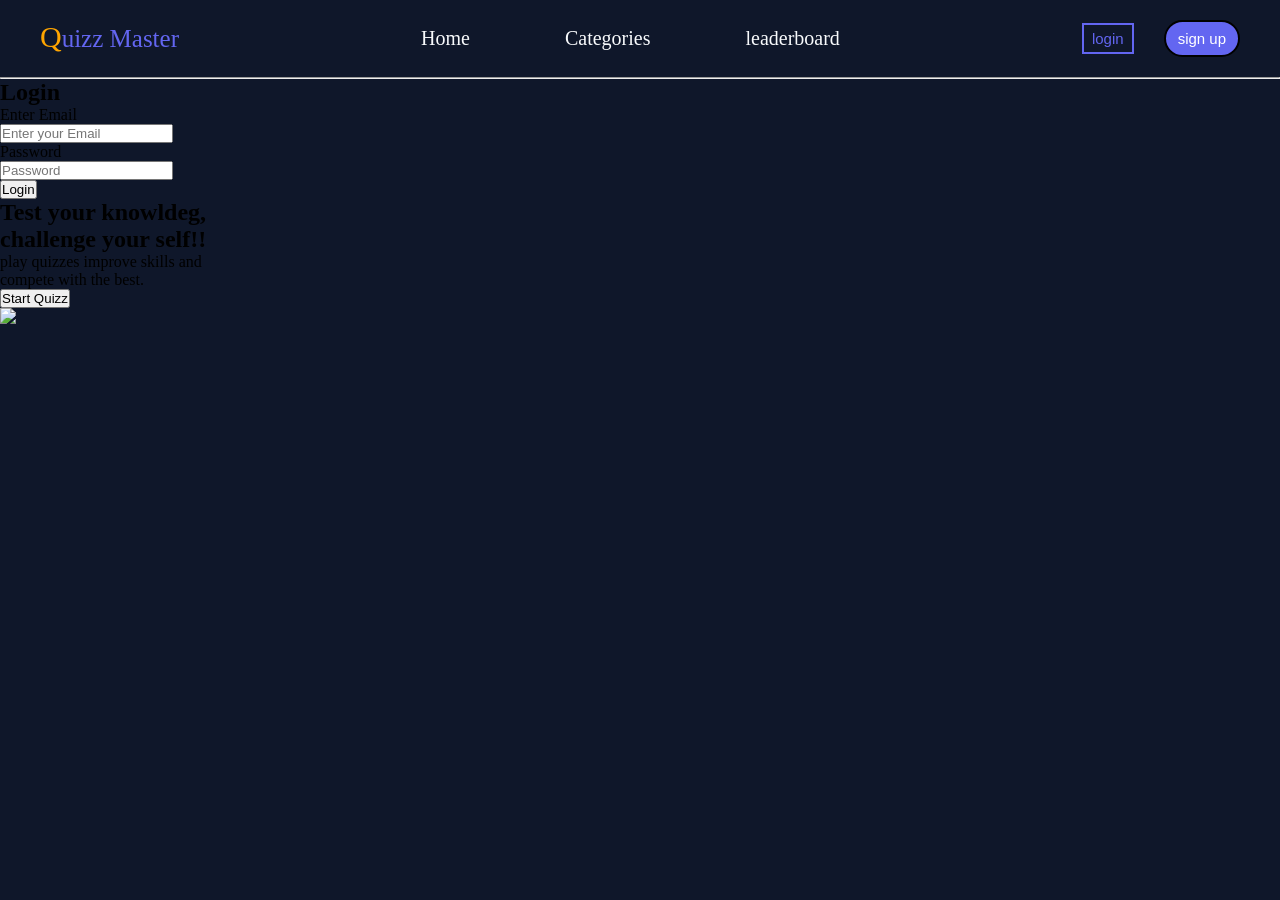
==== index.html @ 9c45d979 "create a login form" ====
<!DOCTYPE html>
<html lang="en">
<head>
    <meta charset="UTF-8">
    <meta name="viewport" content="width=device-width, initial-scale=1.0">
    <title>quizz</title>
    <link rel="stylesheet" href="./css/navbar.css">
    <link rel="stylesheet" href="./css/home.css">
</head>
<body>
    <header>
        <div class="main-box-navbar">
           
               <div class="logo-contaner"> <span>Quizz Master</span></div>

               <div class="menu-btn" id="menu-btn"><img src="./images/humbergear-menu.svg" height="30px"></div>
           
           <div class="nav-links" id="links"><a>Home</a>
            <a>Categories</a>
            <a>leaderboard</a> </div>
           <div class="login-button-contaner" > <button type="button" class="login-btn"><a>login</a></button>
            <button type="button" class="singup-btn"><a>sign up</a></button></div></div>

            <!--mobile menu-->
            <div class="mobile-menu" id="mbl-menu">
                <a>Home</a>
            <a>Categories</a>
            <a>leaderboard</a>

            <button>Login</button>
            <button>Sign up</button>
            </div>
       
    </header><hr>

    <!--login singup modal code-->
    <div class="modal" id="lgn-modal">
        <div class="modal-ctn">
            <form id="login-form">
            <h2>Login</h2>
            
            <label for="login-email">Enter Email</label> <br>

        <input type="text" placeholder="Enter your Email" id="login-email"><br>

        <label for="lgn-pswrd">Password</label><br>
        <input type="password" placeholder="Password" id="lgn-pswrd"><br>
        <button type="submit">Login</button>
       
    </form>
        </div>
    </div>
    <!--hero-section-->
    <div class="imag-text-btn-box">
        <div><h2 class="h2-head">Test your knowldeg,<br><span class="color-text"> challenge your self!!</span></h2>
        <p class="short-para">play quizzes improve skills and <br>compete with the best.</p>
    <button type="button" id="start-quizz">Start Quizz</button></div>
        
    
    <div class="">
        <img src="./images/hero-section-img.svg" height="450px">
    </div>
    </div>
    <script>
        const menubtn =document.getElementById("menu-btn");
        const navlinks =document.getElementById("mbl-menu");

        menubtn.addEventListener("click",() =>{
            navlinks.classList.toggle("active");
        });
    </script>
</body>
</html>
---- css/navbar.css ----
.main-box-navbar{
    display: flex;
    justify-content: space-between;
   background-color: #0F172A;
   

padding: 20px 40px;

  
   

   
}
*{
   margin: 0;
   padding: 0;
   
}
.logo-contaner{
   color: #6366F1;
   font-size: 25px;
}
.logo-contaner::first-letter{
   color: orange;
   font-size: 30px;
}
.nav-links{
   display: flex;
   align-items: center;
   gap: 95px;
   font-size: 20px;
   font-weight: 500;
   color: #F8FAFC;
}
.login-button-contaner{
display: flex;
align-items: center;
   gap: 30px;
  

}
.login-btn{
   border: 2px solid #6366F1;
   background-color: transparent;
   color: #6366F1;
   padding: 5px 8px;
   font-size: 15px;
}
.singup-btn{

   background-color: #6366F1;
   color: white;
   padding: 8px 12px;
   border: 2px solid black;
   font-size: 15px;
   border-radius: 20px;

}
body{
   background-color: #0F172A;
}
.menu-btn{
   font-size: 30px;
   cursor: pointer;
   display: none;

}
.mobile-menu{
   display: none;
}

@media (max-width:768px) {

   .menu-btn{
      display: block;
   }
   
   .nav-links{
      display: none;
   }
   .login-button-contaner{
      display: none;
   }

   .mobile-menu.active{
      display: flex;
      flex-direction: column;
      align-items: center;
    
      gap: 15px;
      color: white;
   }

 
}
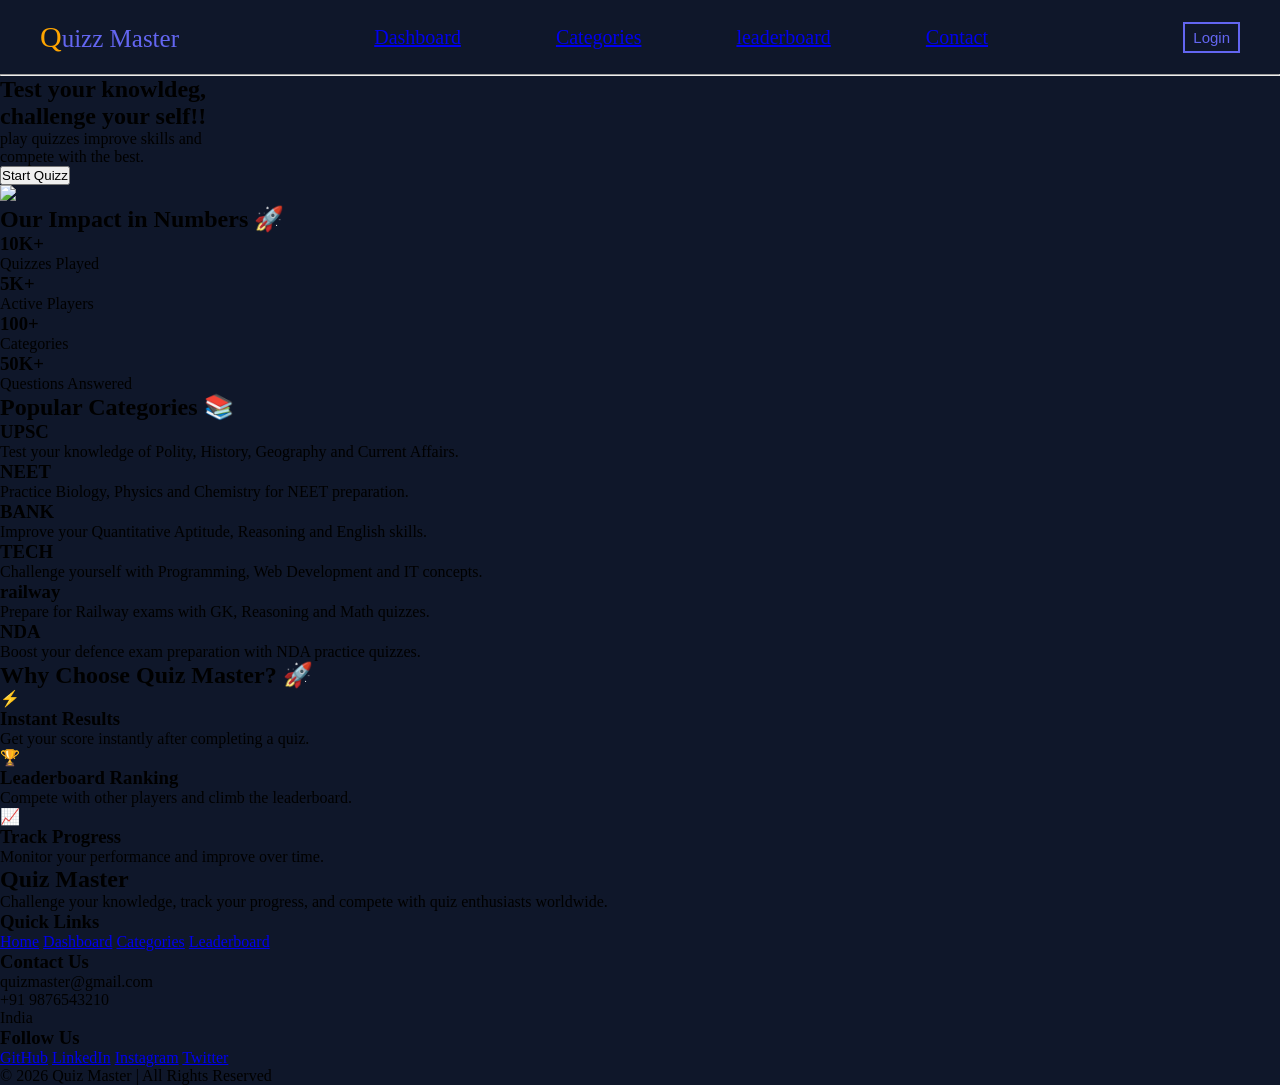
==== commit faeb2d93: "added cards of why choose us" ====
--- a/index.html
+++ b/index.html
@@ -1,73 +1,526 @@
 <!DOCTYPE html>
 <html lang="en">
+
 <head>
     <meta charset="UTF-8">
     <meta name="viewport" content="width=device-width, initial-scale=1.0">
     <title>quizz</title>
-    <link rel="stylesheet" href="./css/navbar.css">
+    <link rel="stylesheet" href="./css/NavBar.css">
     <link rel="stylesheet" href="./css/home.css">
+    <link rel="stylesheet" href="./css/footer.css">
 </head>
+
 <body>
     <header>
         <div class="main-box-navbar">
-           
-               <div class="logo-contaner"> <span>Quizz Master</span></div>
-
-               <div class="menu-btn" id="menu-btn"><img src="./images/humbergear-menu.svg" height="30px"></div>
-           
-           <div class="nav-links" id="links"><a>Home</a>
-            <a>Categories</a>
-            <a>leaderboard</a> </div>
-           <div class="login-button-contaner" > <button type="button" class="login-btn"><a>login</a></button>
-            <button type="button" class="singup-btn"><a>sign up</a></button></div></div>
-
-            <!--mobile menu-->
-            <div class="mobile-menu" id="mbl-menu">
-                <a>Home</a>
+
+            <div class="logo-contaner"> <span>Quizz Master</span></div>
+
+            <div class="menu-btn" id="menu-btn"><img src="./images/humbergear-menu.svg" height="30px"></div>
+
+            <div class="nav-links" id="links"><a href="./pages/dashboard.html"  id="dashboard-link">Dashboard</a>
+                <a href="./pages/categories.html"  id="Categories-link">Categories</a>
+                <a href="./pages/leaderboard.html"  id="leaderboard-link">leaderboard</a>
+                <a href="#" target="_blank">Contact</a>
+            </div>
+            <div class="login-button-contaner"> 
+                <button type="button" class="login-btn" id="logn-btn"><a>Login</a></button>
+            </div>
+        </div>
+
+        <!--mobile menu-->
+        <div class="mobile-menu" id="mbl-menu">
+            <a>Home</a>
             <a>Categories</a>
             <a>leaderboard</a>
 
-            <button>Login</button>
+            <button id="logn-btn">Login</button>
             <button>Sign up</button>
+        </div>
+
+    </header>
+    <hr>
+
+    <!--login  modal code-->
+    <div class="modal" id="lgn-modal">
+
+        <div class="modal-ctn">
+            <span class="close" id="close-lgn">&times;</span>
+
+            <div class="form-img">
+                <img src="./images/login-img.svg" height="300px">
             </div>
-       
-    </header><hr>
-
-    <!--login singup modal code-->
-    <div class="modal" id="lgn-modal">
-        <div class="modal-ctn">
+
             <form id="login-form">
-            <h2>Login</h2>
-            
-            <label for="login-email">Enter Email</label> <br>
-
-        <input type="text" placeholder="Enter your Email" id="login-email"><br>
-
-        <label for="lgn-pswrd">Password</label><br>
-        <input type="password" placeholder="Password" id="lgn-pswrd"><br>
-        <button type="submit">Login</button>
-       
-    </form>
-        </div>
+
+                <h2>Login</h2>
+                <label for="login-email">Enter Email</label> <br>
+
+                <input type="text" placeholder="Enter your Email" id="login-email"><br>
+
+                <label for="lgn-pswrd">Password</label><br>
+                <input type="password" placeholder="Password" id="lgn-pswrd"><br>
+                <button type="submit">Login</button>
+<p>Don't have an account?</p>
+<a href="#" id="openSignup">Create Account</a>
+            </form>
+        </div>
+    </div>
+
+    <!--signup btn code-->
+    <div class="signup-modal" id="signupModal">
+
+        <div class="modal-content">
+
+            <div> <span class="close" id="signupClose">
+                    &times;
+                </span></div>
+            <div class="signup-img"><img src="./images/signup-img.svg" height="350px"></div>
+
+           <div class="form-wrapper">
+             <h2>Sign Up</h2>
+            <form id="signupForm">
+                <input type="text" id="name" placeholder="Full Name">
+
+                <input type="email" id="email" placeholder="Email">
+
+                <input type="password" id="password" placeholder="Password">
+
+                <input type="password" placeholder="confirm password">
+
+                <button type="submit">
+                    Create account
+                </button>
+<p>
+    Already have an account?<a href="#" id="openLogin">Login</a>
+</p>
+            </form>
+           </div>
+
+        </div>
+
     </div>
     <!--hero-section-->
     <div class="imag-text-btn-box">
-        <div><h2 class="h2-head">Test your knowldeg,<br><span class="color-text"> challenge your self!!</span></h2>
-        <p class="short-para">play quizzes improve skills and <br>compete with the best.</p>
-    <button type="button" id="start-quizz">Start Quizz</button></div>
-        
+        <div>
+            <h2 class="h2-head">Test your knowldeg,<br><span class="color-text"> challenge your self!!</span></h2>
+            <p class="short-para">play quizzes improve skills and <br>compete with the best.</p>
+            <button type="button" id="start-quizz">Start Quizz</button>
+        </div>
+
+
+        <div class="">
+            <img src="./images/hero-section-img.svg" height="450px">
+        </div>
+    </div>
     
-    <div class="">
-        <img src="./images/hero-section-img.svg" height="450px">
-    </div>
-    </div>
+       <section class="stats-section">
+
+    <h2 class="stats-heading">
+        Our Impact in Numbers 🚀
+    </h2>
+
+    <div class="stats-container">
+
+        <div class="stat-card">
+            <h3>10K+</h3>
+            <p>Quizzes Played</p>
+        </div>
+
+        <div class="stat-card">
+            <h3>5K+</h3>
+            <p>Active Players</p>
+        </div>
+
+        <div class="stat-card">
+            <h3>100+</h3>
+            <p>Categories</p>
+        </div>
+
+        <div class="stat-card">
+            <h3>50K+</h3>
+            <p>Questions Answered</p>
+        </div>
+
+    </div>
+
+</section>
+
+<section class="categories-section">
+
+    <h2 class="category-heading">
+        Popular Categories 📚
+    </h2>
+
+    <div class="category-container">
+
+        <div class="category-card">
+            <span></span>
+            <h3>UPSC</h3>
+            <p>Test your knowledge of Polity, History, Geography and Current Affairs.</p>
+        </div>
+
+        <div class="category-card">
+            <span></span>
+            <h3>NEET</h3>
+            <p>Practice Biology, Physics and Chemistry for NEET preparation.</p>
+        </div>
+
+        <div class="category-card">
+            <span></span>
+            <h3>BANK</h3>
+            <p>Improve your Quantitative Aptitude, Reasoning and English skills.</p>
+        </div>
+
+        <div class="category-card">
+            <span></span>
+            <h3>TECH</h3>
+            <p>Challenge yourself with Programming, Web Development and IT concepts.</p>
+        </div>
+
+        <div class="category-card">
+            <span></span>
+            <h3>railway</h3>
+            <p>Prepare for Railway exams with GK, Reasoning and Math quizzes.</p>
+        </div>
+
+        <div class="category-card">
+            <span></span>
+            <h3>NDA</h3>
+            <p>Boost your defence exam preparation with NDA practice quizzes.</p>
+        </div>
+
+    </div>
+
+</section>
+
+<section class="why-choose-section">
+
+    <h2 class="why-heading">
+        Why Choose Quiz Master? 🚀
+    </h2>
+
+    <div class="why-container">
+
+        <div class="why-card">
+            <div class="icon">⚡</div>
+
+            <h3>Instant Results</h3>
+
+            <p>
+                Get your score instantly after completing a quiz.
+            </p>
+        </div>
+
+        <div class="why-card">
+            <div class="icon">🏆</div>
+
+            <h3>Leaderboard Ranking</h3>
+
+            <p>
+                Compete with other players and climb the leaderboard.
+            </p>
+        </div>
+
+        <div class="why-card">
+            <div class="icon">📈</div>
+
+            <h3>Track Progress</h3>
+
+            <p>
+                Monitor your performance and improve over time.
+            </p>
+        </div>
+
+    </div>
+
+</section>
+
+    <footer class="footer">
+
+    <div class="footer-container">
+
+        <!-- Logo Section -->
+        <div class="footer-box">
+            <h2 class="footer-logo">Quiz Master</h2>
+            <p>
+                Challenge your knowledge, track your progress,
+                and compete with quiz enthusiasts worldwide.
+            </p>
+        </div>
+
+        <!-- Quick Links -->
+        <div class="footer-box">
+            <h3>Quick Links</h3>
+
+            <a href="#">Home</a>
+            <a href="#">Dashboard</a>
+            <a href="#">Categories</a>
+            <a href="#">Leaderboard</a>
+        </div>
+
+        <!-- Contact -->
+        <div class="footer-box">
+            <h3>Contact Us</h3>
+
+            <p> quizmaster@gmail.com</p>
+            <p> +91 9876543210</p>
+            <p>  India</p>
+        </div>
+
+        <!-- Social -->
+        <div class="footer-box">
+            <h3>Follow Us</h3>
+
+            <a href="#"> GitHub</a>
+            <a href="#"> LinkedIn</a>
+            <a href="#"> Instagram</a>
+            <a href="#"> Twitter</a>
+        </div>
+
+    </div>
+
+    <div class="footer-bottom">
+        <p>
+            © 2026 Quiz Master | All Rights Reserved
+        </p>
+    </div>
+
+</footer>
     <script>
-        const menubtn =document.getElementById("menu-btn");
-        const navlinks =document.getElementById("mbl-menu");
-
-        menubtn.addEventListener("click",() =>{
+        const menubtn = document.getElementById("menu-btn");
+        const navlinks = document.getElementById("mbl-menu");
+
+        menubtn.addEventListener("click", () => {
             navlinks.classList.toggle("active");
         });
-    </script>
+
+
+        const loginbtn = document.getElementById("logn-btn");
+        const loginmodal = document.getElementById("lgn-modal");
+        const close = document.getElementById("close-lgn");
+
+
+
+
+        loginbtn.addEventListener("click", () => {
+            loginmodal.style.display = "block";
+        });
+
+        close.addEventListener("click", () => {
+            loginmodal.style.display = "none";
+        });
+
+        // Signup Modal
+const signupModal = document.getElementById("signupModal");
+const signupClose = document.getElementById("signupClose");
+
+// Forms
+const signupForm = document.getElementById("signupForm");
+const loginForm = document.getElementById("login-form");
+
+// Links
+const openSignup = document.getElementById("openSignup");
+const openLogin = document.getElementById("openLogin");
+
+
+// Login -> Signup
+
+openSignup.addEventListener("click",(e)=>{
+
+    e.preventDefault();
+
+    loginmodal.style.display="none";
+
+    signupModal.style.display="block";
+
+});
+
+
+// Signup -> Login
+
+openLogin.addEventListener("click",(e)=>{
+
+    e.preventDefault();
+
+    signupModal.style.display="none";
+
+    loginmodal.style.display="block";
+
+});
+
+
+// Signup Logic
+
+signupForm.addEventListener("submit",(e)=>{
+
+    e.preventDefault();
+
+    const name =
+    document.getElementById("name").value;
+
+    const email =
+    document.getElementById("email").value;
+
+    const password =
+    document.getElementById("password").value;
+
+    let users =
+    JSON.parse(localStorage.getItem("users"))
+    || [];
+
+    const alreadyExists =
+    users.some(user=>user.email===email);
+
+    if(alreadyExists){
+
+        alert("User already exists!");
+
+        return;
+    }
+
+    users.push({
+        name,
+        email,
+        password
+    });
+
+    localStorage.setItem(
+        "users",
+        JSON.stringify(users)
+    );
+
+    alert("Signup Successful");
+    localStorage.setItem("isLoggedIn","true");
+
+localStorage.setItem("currentUser", name);
+
+window.location.href = "./../pages/dashboard.html";
+
+});
+
+
+
+// Login Logic
+
+loginForm.addEventListener("submit",(e)=>{
+
+    e.preventDefault();
+
+    const email =
+    document.getElementById("login-email").value;
+
+    const password =
+    document.getElementById("lgn-pswrd").value;
+
+    let users =
+    JSON.parse(localStorage.getItem("users"))
+    || [];
+
+    const user =
+    users.find(user=>
+
+        user.email===email &&
+        user.password===password
+
+    );
+
+    if(user){
+
+    alert("Login Successful");
+
+    localStorage.setItem("isLoggedIn","true");
+
+    localStorage.setItem("currentUser", user.name);
+
+    window.location.href = "./../pages/dashboard.html";
+
+}
+    else{
+
+        alert("Invalid Email or Password");
+
+
+    }
+
+});
+
+const dashboardLink =
+document.getElementById("dashboard-link");
+
+const categoriesLink =
+document.getElementById("Categories-link");
+
+const leaderboardLink =
+document.getElementById("leaderboard-link");
+
+
+function checkLogin(event){
+
+    const isLoggedIn =
+    localStorage.getItem("isLoggedIn");
+
+    if(isLoggedIn !== "true"){
+
+        event.preventDefault();
+
+        loginmodal.style.display = "block";
+
+    }
+
+}
+
+
+dashboardLink.addEventListener(
+    "click",
+    checkLogin
+);
+
+categoriesLink.addEventListener(
+    "click",
+    checkLogin
+);
+
+leaderboardLink.addEventListener(
+    "click",
+    checkLogin
+);
+
+
+
+
+    const startQuizBtn =
+document.getElementById("start-quizz");
+
+startQuizBtn.addEventListener("click", function(e){
+
+    const isLoggedIn =
+    localStorage.getItem("isLoggedIn");
+
+    if(isLoggedIn !== "true"){
+
+        e.preventDefault();
+
+        alert("Please Login or Sign Up first to start the quiz!");
+
+    }
+    else{
+
+        window.location.href =
+        "./pages/dashboard.html";
+
+    }
+
+});
+         </script>
+
+
+     
+               
+       
+
+        
+   
 </body>
+
 </html>
--- a/css/NavBar.css
+++ b/css/NavBar.css
@@ -0,0 +1,260 @@
+.main-box-navbar {
+    display: flex;
+    justify-content: space-between;
+    background-color: #0F172A;
+    padding: 20px 40px;
+}
+
+* {
+    margin: 0;
+    padding: 0;
+
+}
+
+.logo-contaner {
+    color: #6366F1;
+    font-size: 25px;
+}
+
+.logo-contaner::first-letter {
+    color: orange;
+    font-size: 30px;
+}
+
+.nav-links {
+    display: flex;
+    align-items: center;
+    gap: 95px;
+    font-size: 20px;
+    font-weight: 500;
+    color: #F8FAFC;
+}
+
+.login-button-contaner {
+    display: flex;
+    align-items: center;
+    gap: 30px;
+
+
+}
+
+.login-btn {
+    border: 2px solid #6366F1;
+    background-color: transparent;
+    color: #6366F1;
+    padding: 5px 8px;
+    font-size: 15px;
+    cursor: pointer;
+}
+
+.singup-btn {
+
+    background-color: #6366F1;
+    color: white;
+    padding: 8px 12px;
+    border: 2px solid black;
+    font-size: 15px;
+    border-radius: 20px;
+
+}
+
+body {
+    background-color: #0F172A;
+}
+
+.menu-btn {
+    font-size: 30px;
+    cursor: pointer;
+    display: none;
+
+}
+
+.mobile-menu {
+    display: none;
+}
+
+@media (max-width:768px) {
+
+    .menu-btn {
+        display: block;
+    }
+
+    .nav-links {
+        display: none;
+    }
+
+    .login-button-contaner {
+        display: none;
+    }
+
+    .mobile-menu.active {
+        display: flex;
+        flex-direction: column;
+        align-items: start;
+
+        gap: 15px;
+        color: white;
+    }
+
+
+}
+
+.modal {
+    display:none;
+    position: fixed;
+    top: 0;
+    left: 0;
+    width: 100%;
+    height: 100%;
+    background-color: rgba(0, 0, 0, 0.7);
+
+
+}
+
+.modal-ctn {
+    width: 700px;
+    height: 450px;
+    background-color: white;
+    padding: 25px;
+    border-radius: 15px;
+    position: absolute;
+    top: 50%;
+    left: 50%;
+    transform: translate(-50%, -50%);
+    display: flex;
+    box-shadow: 0px 0px 10px 3px #cabfbf;
+    justify-content: space-around;
+    align-items: center;
+
+
+}
+
+.modal-ctn input {
+    width: 100%;
+    padding: 12px;
+    margin-top: 10px;
+    border-radius: 8px;
+    margin-bottom: 5px;
+    height: 100%;
+
+    font-size: 14px;
+}
+
+.modal-ctn button {
+    width: 50%;
+    padding: 12px;
+    margin-top: 25px;
+    border-radius: 8px;
+    background-color: #6366F1;
+    color: white;
+    cursor: pointer;
+    text-align: center;
+    margin-left: 60px;
+}
+
+
+.modal-ctn h2 {
+    margin-bottom: 28px;
+    font-size: 35px;
+    margin-left: 10px;
+    text-align: center;
+}
+
+.close {
+    position: absolute;
+    right: 0px;
+    top: 0;
+    font-size: 25px;
+    width: 30px;
+    height: 30px;
+    font-weight: 30px;
+    text-align: center;
+
+    cursor: pointer;
+}
+
+.close:hover {
+    background-color: #6366F1;
+    color: white;
+}
+
+
+.signup-modal{
+
+    display:none;
+    position: fixed;
+    top: 0;
+    left: 0;
+    width: 100%;
+    height: 100%;
+    background-color: rgba(0, 0, 0, 0.7);
+
+}
+.modal-content{
+
+     width: 700px;
+    height: 450px;
+    background-color: white;
+    padding: 25px;
+    border-radius: 15px;
+    position: absolute;
+    top: 50%;
+    left: 50%;
+    transform: translate(-50%, -50%);
+   display: flex;
+   justify-content:space-between ;
+ align-items: center;
+    box-shadow: 0px 0px 10px 3px #cabfbf;
+    gap: 20px;
+    
+
+}
+#signupForm{
+    display: flex;
+    flex-direction: column;
+    gap: 15px;
+    max-width: 280px;
+}
+#signupForm input{
+
+    width: 100%;
+    padding: 10px 12px;
+    font-size: 14px;
+    border: 1px solid black;
+    border-radius: 6px;
+    outline: none;
+    box-sizing: border-box;
+    transition: border-color 0.3s ease;
+
+}
+#signupForm input:focus{
+
+    border-color: #007bff;
+
+}
+#signupForm button{
+    padding: 12px;
+    background-color: #007bff;
+    color: white;
+    border: none;
+    border-radius: 6px;
+    font-weight: bold;
+    cursor: pointer;
+    transition: background 0.3 ese;
+}
+
+#signupForm button:hover{
+    background-color: #0056b3;
+}
+.form-wrapper{
+    display: flex;
+    flex-direction: column;
+    gap: 15px;
+}
+
+.form-wrapper h2{
+    margin: 0;
+    font-size: 24px;
+    font-family: sans-serif;
+    color: #333;
+}
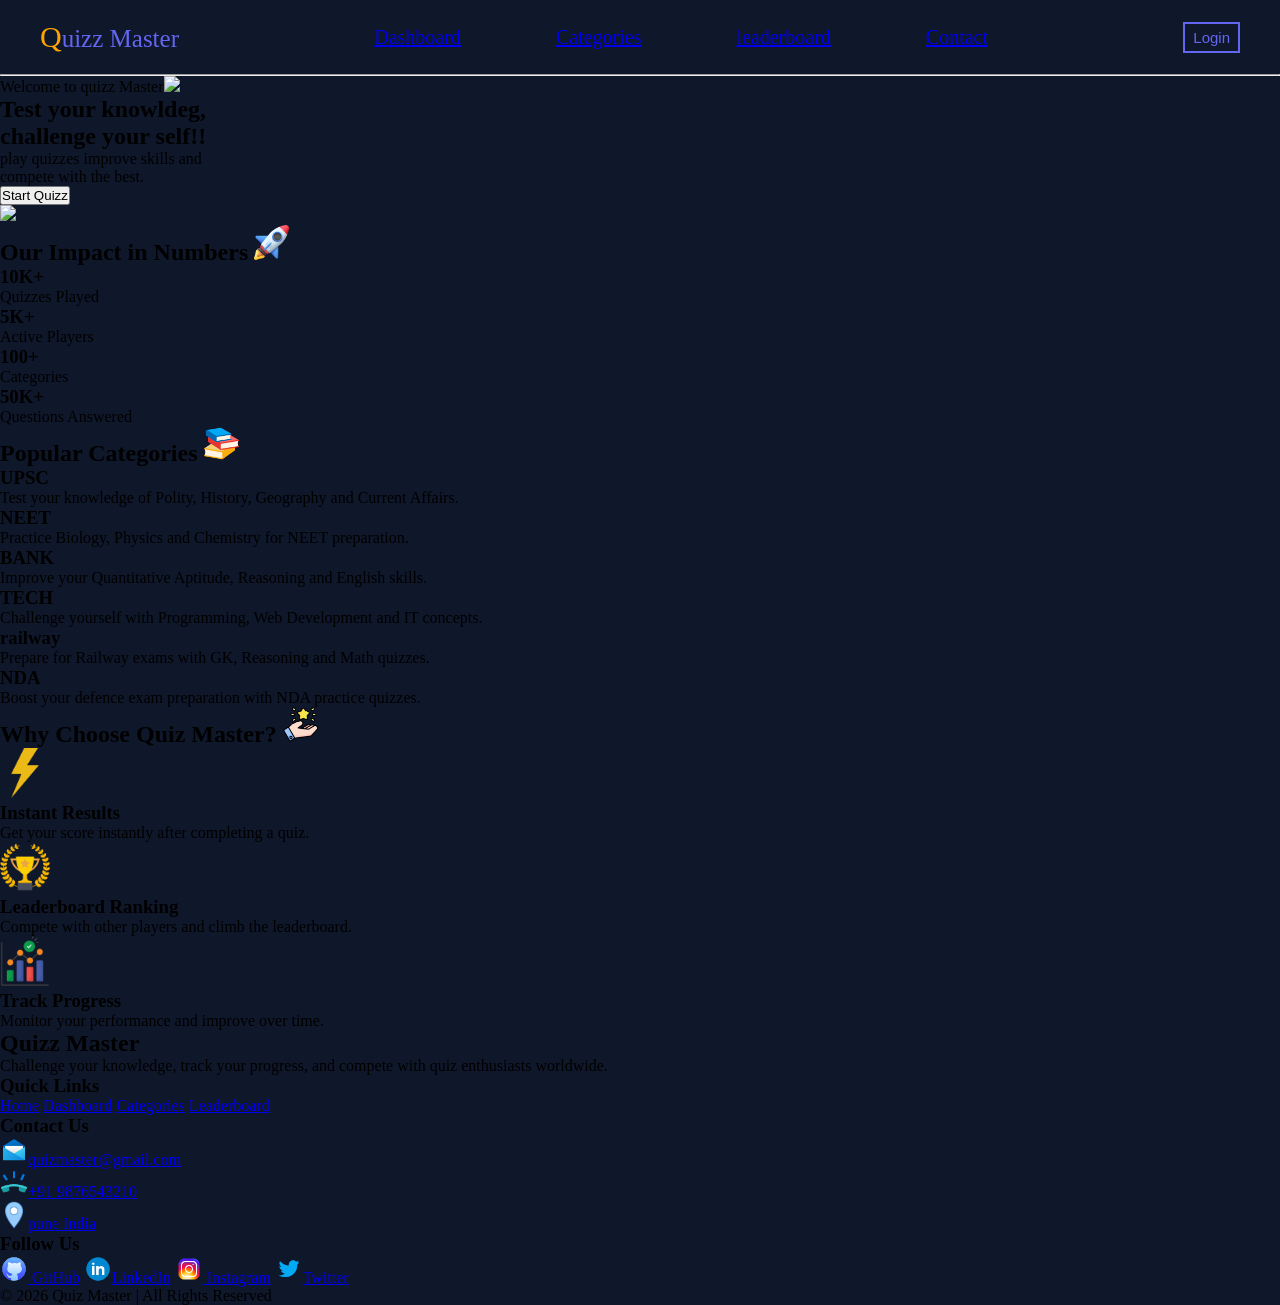
==== commit 1bd69f69: "Merge pull request #19 from HarshPohane/main add timer file" ====
--- a/index.html
+++ b/index.html
@@ -50,19 +50,22 @@
             <div class="form-img">
                 <img src="./images/login-img.svg" height="300px">
             </div>
-
+ 
             <form id="login-form">
 
                 <h2>Login</h2>
-                <label for="login-email">Enter Email</label> <br>
+                <label for="login-email">Enter Email :</label> <br>
 
                 <input type="text" placeholder="Enter your Email" id="login-email"><br>
 
-                <label for="lgn-pswrd">Password</label><br>
+                <label for="lgn-pswrd">Password :</label><br>
                 <input type="password" placeholder="Password" id="lgn-pswrd"><br>
                 <button type="submit">Login</button>
-<p>Don't have an account?</p>
-<a href="#" id="openSignup">Create Account</a>
+<p>Don't have an account?<a href="#" id="openSignup">Signup</a>
+</p> 
+
+
+
             </form>
         </div>
     </div>
@@ -72,7 +75,7 @@
 
         <div class="modal-content">
 
-            <div> <span class="close" id="signupClose">
+            <div> <span class="close" id="close-sinup">
                     &times;
                 </span></div>
             <div class="signup-img"><img src="./images/signup-img.svg" height="350px"></div>
@@ -102,22 +105,23 @@
     </div>
     <!--hero-section-->
     <div class="imag-text-btn-box">
-        <div>
+        <div class="text-ctn">
+            <span class="wlc-heading">Welcome to quizz Master<img src="./images/welcome-icon.png" height="25px"></span>
             <h2 class="h2-head">Test your knowldeg,<br><span class="color-text"> challenge your self!!</span></h2>
             <p class="short-para">play quizzes improve skills and <br>compete with the best.</p>
             <button type="button" id="start-quizz">Start Quizz</button>
         </div>
 
 
-        <div class="">
-            <img src="./images/hero-section-img.svg" height="450px">
+        <div class="heroimg-ctn">
+            <img src="./images/hero-section-img.svg" height="400px">
         </div>
     </div>
     
        <section class="stats-section">
 
     <h2 class="stats-heading">
-        Our Impact in Numbers 🚀
+        Our Impact in Numbers <img src="./images/rocket.png" height="35px">
     </h2>
 
     <div class="stats-container">
@@ -149,7 +153,7 @@
 <section class="categories-section">
 
     <h2 class="category-heading">
-        Popular Categories 📚
+        Popular Categories <img src="./images/stack-of-books.png" height="35px">
     </h2>
 
     <div class="category-container">
@@ -197,13 +201,13 @@
 <section class="why-choose-section">
 
     <h2 class="why-heading">
-        Why Choose Quiz Master? 🚀
+        Why Choose Quiz Master? <img src="./images/rating.png" height="35px">
     </h2>
 
     <div class="why-container">
 
         <div class="why-card">
-            <div class="icon">⚡</div>
+            <div class="icon"><img src="./images/flash.png" height="50px"></div>
 
             <h3>Instant Results</h3>
 
@@ -213,7 +217,7 @@
         </div>
 
         <div class="why-card">
-            <div class="icon">🏆</div>
+            <div class="icon"><img src="./images/awards.png" height="50px"></div>
 
             <h3>Leaderboard Ranking</h3>
 
@@ -223,7 +227,7 @@
         </div>
 
         <div class="why-card">
-            <div class="icon">📈</div>
+            <div class="icon"><img src="./images/progress.png" height="50px"></div>
 
             <h3>Track Progress</h3>
 
@@ -242,7 +246,7 @@
 
         <!-- Logo Section -->
         <div class="footer-box">
-            <h2 class="footer-logo">Quiz Master</h2>
+            <h2 class="footer-logo">Quizz Master</h2>
             <p>
                 Challenge your knowledge, track your progress,
                 and compete with quiz enthusiasts worldwide.
@@ -253,31 +257,32 @@
         <div class="footer-box">
             <h3>Quick Links</h3>
 
-            <a href="#">Home</a>
-            <a href="#">Dashboard</a>
-            <a href="#">Categories</a>
-            <a href="#">Leaderboard</a>
+            <a href="./index.html" >Home</a>
+            <a href="./pages/dashboard.html" class="quick-link">Dashboard</a>
+            <a href="./pages/categories.html" class="quick-link">Categories</a>
+            <a href="./pages/leaderboard.html"class="quick-link">Leaderboard</a>
         </div>
 
         <!-- Contact -->
-        <div class="footer-box">
+        <div class="footer-box" >
             <h3>Contact Us</h3>
 
-            <p> quizmaster@gmail.com</p>
-            <p> +91 9876543210</p>
-            <p>  India</p>
+             <p> <a href="mailto:quizmaster@gmail.com"><img src="./images/mail-icon.png" height="28px">quizmaster@gmail.com</a></p>
+            <p> <a href="caalto:+91 9876543210"><img src="./images/call-icon.png" height="28px">+91 9876543210</a></p>
+            <p>  <a href="https://maps.app.goo.gl/2eyyGiFhzCetyrBe6" alt="map" target="_blank"><img src="./images/location-icon.png" height="28px">pune India</a></p>
+
+           
         </div>
 
         <!-- Social -->
         <div class="footer-box">
             <h3>Follow Us</h3>
 
-            <a href="#"> GitHub</a>
-            <a href="#"> LinkedIn</a>
-            <a href="#"> Instagram</a>
-            <a href="#"> Twitter</a>
-        </div>
-
+            <a href="https://github.com/" target=""><img src="./images/git-hub-icon.png" height="28px"> GitHub</a>
+            <a href="https://in.linkedin.com/"> <img src="./images/linkedin-icon.png" height="28px">LinkedIn</a>
+            <a href="https://www.instagram.com/"><img src="./images/insta-icon.png" height="28px"> Instagram</a>
+            <a href="https://x.com/"> <img src="./images/twitter-icon.png" height="28px">Twitter</a>
+        </div>
     </div>
 
     <div class="footer-bottom">
@@ -299,7 +304,8 @@
         const loginbtn = document.getElementById("logn-btn");
         const loginmodal = document.getElementById("lgn-modal");
         const close = document.getElementById("close-lgn");
-
+        const close1 =document.getElementById("close-sinup");
+const signup1 =document.getElementById("signupModal");
 
 
 
@@ -310,6 +316,11 @@
         close.addEventListener("click", () => {
             loginmodal.style.display = "none";
         });
+
+close1.addEventListener("click", () => {
+            signup1.style.display = "none";
+        });
+
 
         // Signup Modal
 const signupModal = document.getElementById("signupModal");
@@ -395,7 +406,7 @@
 
 localStorage.setItem("currentUser", name);
 
-window.location.href = "./../pages/dashboard.html";
+window.location.href = "././pages/dashboard.html";
 
 });
 
@@ -433,7 +444,7 @@
 
     localStorage.setItem("currentUser", user.name);
 
-    window.location.href = "./../pages/dashboard.html";
+    window.location.href = "././pages/dashboard.html";
 
 }
     else{
@@ -487,7 +498,7 @@
 );
 
 
-
+//startquizz pop up logic
 
     const startQuizBtn =
 document.getElementById("start-quizz");
@@ -507,20 +518,28 @@
     else{
 
         window.location.href =
-        "./pages/dashboard.html";
+        "././pages/categories.html";
 
     }
 
+});
+
+//logic for quick links of navbar pop up
+
+const quicklinks =document.querySelectorAll(".quick-link");
+
+quicklinks.forEach(link => {
+    link.addEventListener('click',(e) =>{
+
+        if(!localStorage.getItem("isLoggedIn")){
+            e.preventDefault();
+            alert("oops please login or signup first!!")
+        }
+    
+
+    });
 });
          </script>
-
-
-     
-               
-       
-
-        
-   
 </body>
 
 </html>
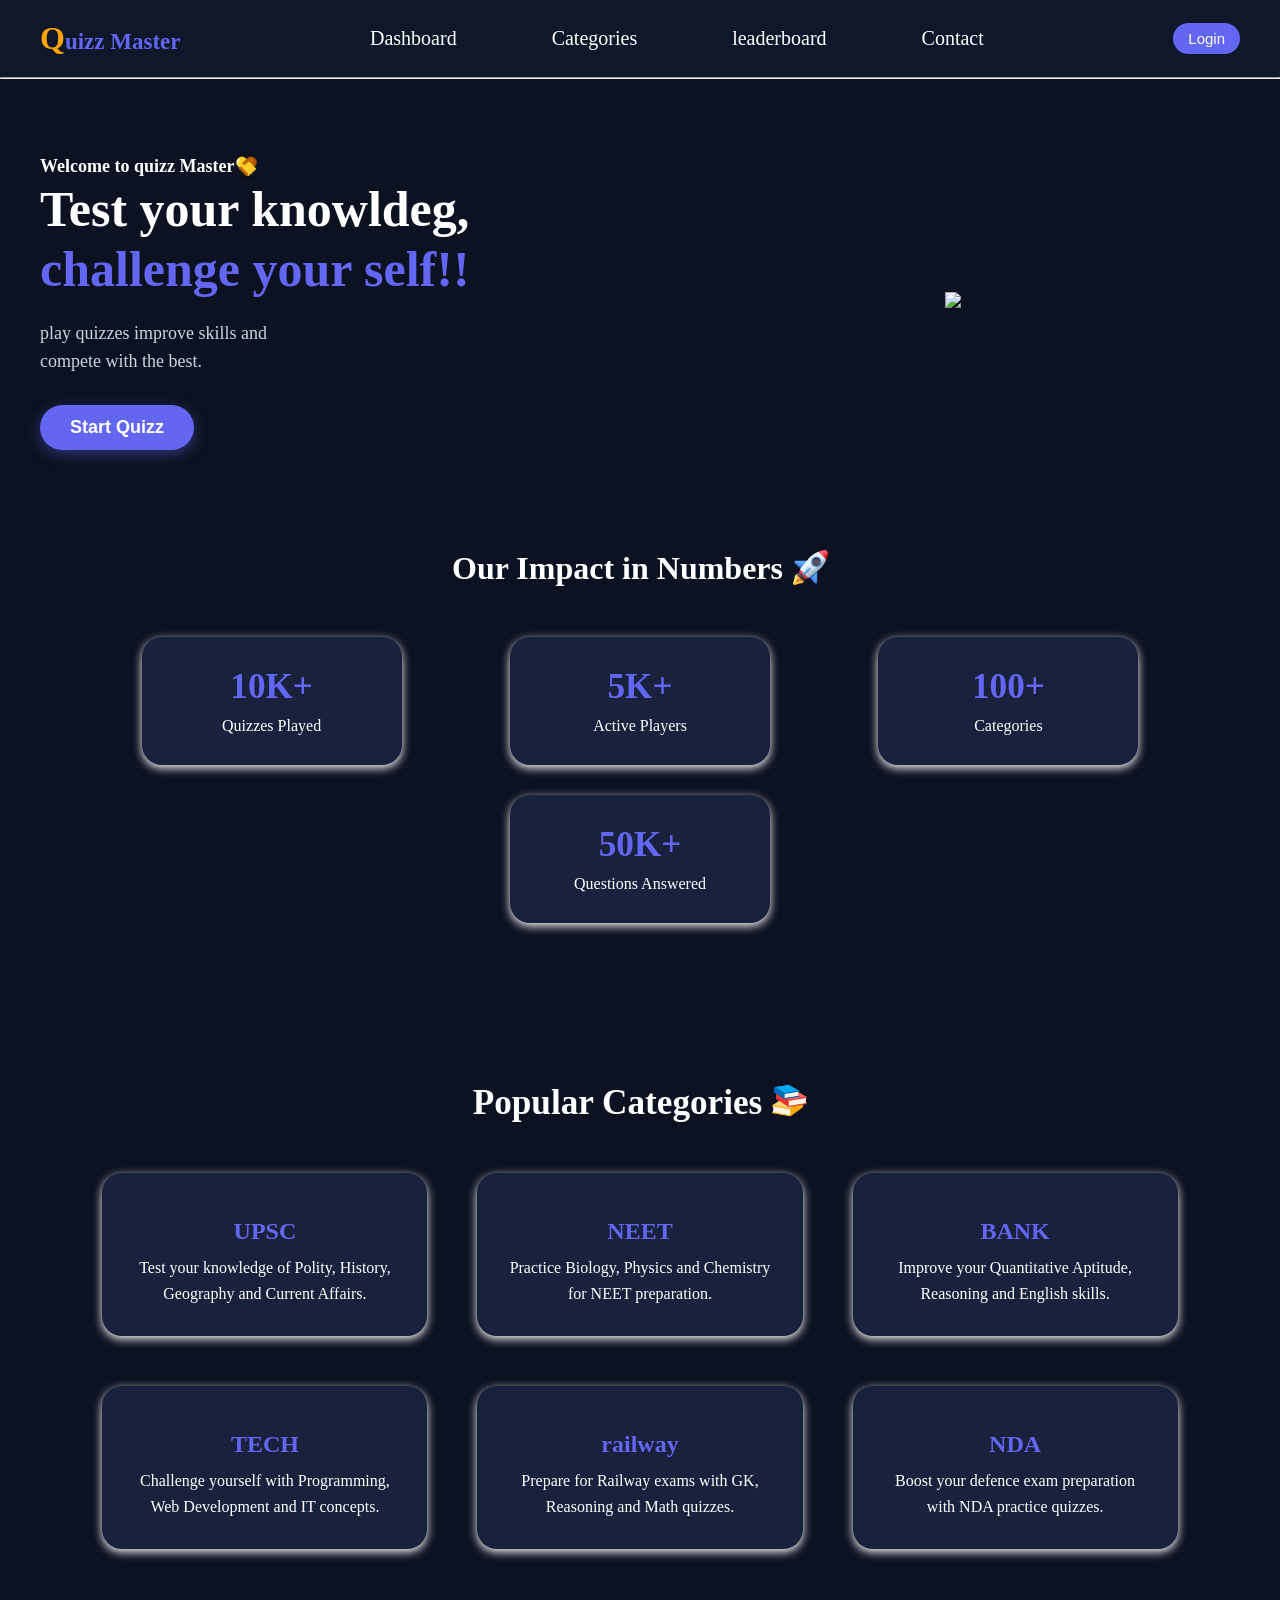
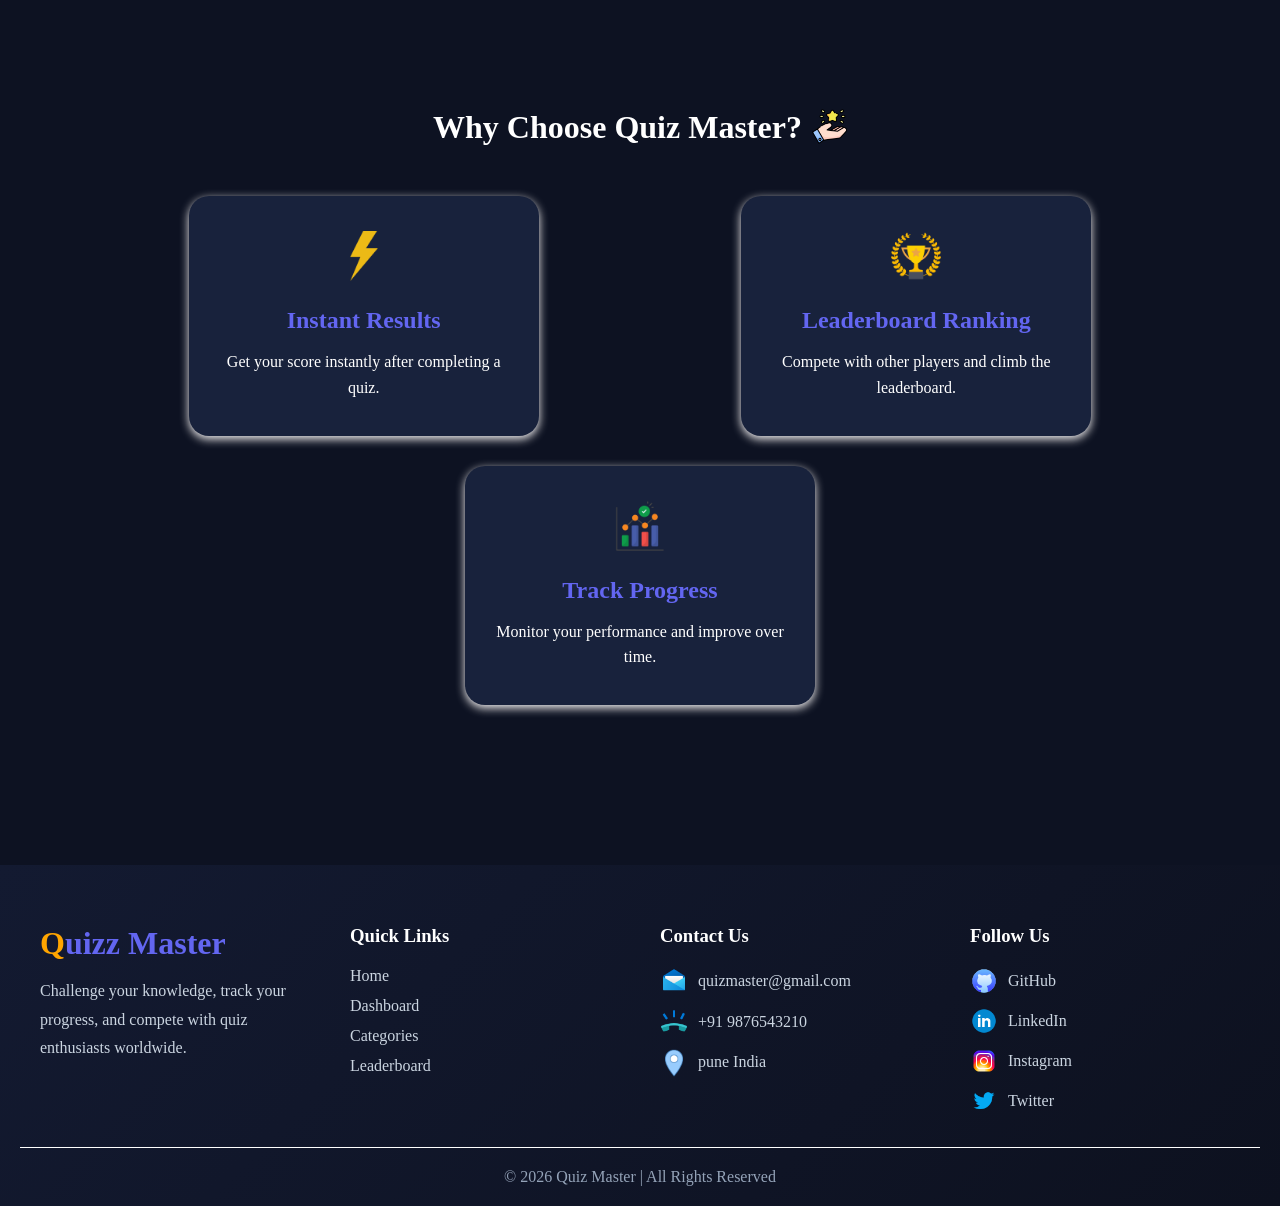
==== commit 6eef0c37: "Resolve trophy image conflict" ====
--- a/index.html
+++ b/index.html
@@ -540,6 +540,14 @@
     });
 });
          </script>
+
+
+     
+               
+       
+
+        
+   
 </body>
 
 </html>
--- a/css/NavBar.css
+++ b/css/NavBar.css
@@ -13,12 +13,13 @@
 
 .logo-contaner {
     color: #6366F1;
-    font-size: 25px;
+    font-size: 23px;
+    font-weight: bold;
 }
 
 .logo-contaner::first-letter {
     color: orange;
-    font-size: 30px;
+    font-size: 2rem;
 }
 
 .nav-links {
@@ -29,6 +30,19 @@
     font-weight: 500;
     color: #F8FAFC;
 }
+.nav-links a{
+    text-decoration: none;
+    color: white;
+     transition: transform 0.2s ease; 
+}
+.nav-links a:hover{
+    text-decoration: underline orange;
+   
+    transform: translateY(-3px); 
+    color: orange;
+    
+
+}
 
 .login-button-contaner {
     display: flex;
@@ -39,14 +53,17 @@
 }
 
 .login-btn {
-    border: 2px solid #6366F1;
-    background-color: transparent;
-    color: #6366F1;
-    padding: 5px 8px;
+    border: none;
+    background-color: #6366F1;
+    color: white;
+    padding: 7px 15px;
     font-size: 15px;
-    cursor: pointer;
-}
-
+    border-radius: 20px;
+    cursor: pointer;
+}
+.login-btn:hover{
+    border: 2px solid orange;
+}
 .singup-btn {
 
     background-color: #6366F1;
@@ -59,7 +76,8 @@
 }
 
 body {
-    background-color: #0F172A;
+    background-color: #0d1222;
+    font-family: inherit;
 }
 
 .menu-btn {
@@ -125,6 +143,7 @@
     box-shadow: 0px 0px 10px 3px #cabfbf;
     justify-content: space-around;
     align-items: center;
+    
 
 
 }
@@ -136,28 +155,46 @@
     border-radius: 8px;
     margin-bottom: 5px;
     height: 100%;
-
+box-sizing: border-box;
     font-size: 14px;
 }
 
 .modal-ctn button {
-    width: 50%;
+    width: 100%;
     padding: 12px;
-    margin-top: 25px;
-    border-radius: 8px;
-    background-color: #6366F1;
+    margin-top: 15px;
+    
+    background-color: #007bff;
     color: white;
     cursor: pointer;
     text-align: center;
-    margin-left: 60px;
-}
+    
+    margin-bottom: 15px;
+    height: 100%;
+  
+     border: none;
+    border-radius: 6px;
+    font-weight: bold;
+    cursor: pointer;
+    transition: background 0.3 ese;
+}
+
 
 
 .modal-ctn h2 {
     margin-bottom: 28px;
-    font-size: 35px;
+   
     margin-left: 10px;
     text-align: center;
+     font-family: sans-serif;
+     font-size: 24px;
+    font-family: sans-serif;
+    color: #333;
+}
+.form-img{
+     width: 50%;
+    max-width: 100%;
+    height: auto;
 }
 
 .close {
@@ -225,6 +262,7 @@
     outline: none;
     box-sizing: border-box;
     transition: border-color 0.3s ease;
+    text-align: start;
 
 }
 #signupForm input:focus{
@@ -250,11 +288,19 @@
     display: flex;
     flex-direction: column;
     gap: 15px;
+    width: 50%;
+    align-items: center;
 }
 
 .form-wrapper h2{
-    margin: 0;
+    
     font-size: 24px;
     font-family: sans-serif;
     color: #333;
-}
+    
+}
+.signup-img{
+    width: 50%;
+    max-width: 100%;
+    height: auto;
+}
--- a/css/home.css
+++ b/css/home.css
@@ -0,0 +1,218 @@
+.imag-text-btn-box {
+    display: flex;
+    flex-direction: row;
+    justify-content: space-between;
+    align-items: center;
+    color: white;
+    gap: 50px;
+    margin-top: 55px;
+    padding: 20px;
+    max-width: 1200px;
+    margin-left: auto;
+    margin-right: auto;
+}
+.wlc-heading{
+
+    display: flex;
+    font-size: 18px;
+    align-items: center;
+    
+    font-weight: bold;
+
+}
+.text-ctn {
+    flex: 1;
+}
+
+.heroimg-ctn {
+    flex: 1;
+    text-align: center;
+}
+
+.heroimg-ctn img {
+    max-width: 100%;
+    height: auto;
+    max-height: 450px;
+}
+
+.h2-head {
+    font-size: 50px;
+    line-height: 1.2;
+    margin-bottom: 20px;
+    font-weight: 700;
+}
+
+.color-text {
+    color: #6366F1; 
+}
+
+.short-para {
+    line-height: 28px;
+    font-size: 18px;
+    color: #cbd5e1; 
+    margin-bottom: 30px;
+}
+
+#start-quizz {
+    padding: 12px 30px;
+    border: none;
+    border-radius: 25px;
+    font-size: 18px;
+    font-weight: 600;
+    background-color: #6366F1;
+    color: white;
+    cursor: pointer;
+    transition: all 0.3s ease;
+    box-shadow: 0 4px 14px rgba(99, 102, 241, 0.4); 
+}
+
+#start-quizz:hover {
+    background-color: #4f46e5; 
+    transform: translateY(-2px); 
+}
+.stats-section{
+    padding:80px 8%;
+    text-align:center;
+}
+
+.stats-heading{
+    font-size:2rem;
+    margin-bottom:50px;
+    color:white;
+    display: flex;
+    justify-content: center;
+    gap: 10px;
+}
+
+.stats-container{
+    display:flex;
+    justify-content:space-around;
+    gap:30px;
+    flex-wrap:wrap;
+}
+
+.stat-card{
+    width:220px;
+    padding:30px 20px;
+    background:#18223c;
+    border-radius:20px;
+    box-shadow:0 3px 10px rgb(247, 245, 245);
+    transition:0.3s;
+}
+
+.stat-card:hover{
+    transform:translateY(-8px);
+   
+}
+
+.stat-card h3{
+    font-size:2.2rem;
+    color:#6366f1;
+    margin-bottom:10px;
+}
+
+.stat-card p{
+    color:white;
+    font-size:1rem;
+}
+
+.categories-section{
+    padding:80px 8%;
+    text-align:center;
+}
+
+.category-heading{
+    font-size:2.2rem;
+    color:white;
+    margin-bottom:50px;
+    justify-content: center;
+    display: flex;
+  gap: 10px;
+   
+}
+
+.category-container{
+    display:grid;
+    grid-template-columns:repeat(3,1fr);
+    gap:50px;
+}
+
+.category-card{
+    background:#18223c;
+    padding:30px;
+    border-radius:20px;
+    box-shadow:0 3px 10px rgb(247, 245, 245);
+    transition:0.3s;
+    cursor:pointer;
+}
+
+.category-card:hover{
+    transform:translateY(-10px);
+}
+
+.category-card span{
+    font-size:3rem;
+}
+
+.category-card h3{
+    margin:15px 0 10px;
+    color:#6366f1;
+    font-size: 1.5rem;
+}
+
+.category-card p{
+    color:white;
+    line-height:1.6;
+}
+
+.why-choose-section{
+    padding:80px 8%;
+    text-align:center;
+}
+
+.why-heading{
+    font-size:2rem;
+    color:white;
+    margin-bottom:50px;
+    display: flex;
+    gap: 10px;
+    justify-content: center;
+}
+
+.why-container{
+    display:flex;
+    justify-content:space-around;
+    gap:30px;
+    flex-wrap:wrap;
+}
+
+.why-card{
+    background:#18223c;
+    width:300px;
+    padding:35px 25px;
+    border-radius:20px;
+    box-shadow:0 3px 10px rgb(247, 245, 245);
+    transition:0.3s;
+}
+
+.why-card:hover{
+    transform:translateY(-10px);
+    
+}
+
+.icon{
+    font-size:3rem;
+    margin-bottom:15px;
+}
+
+.why-card h3{
+    color:#6366f1;
+    margin-bottom:15px;
+    font-size: 1.5rem;
+    
+}
+
+.why-card p{
+    color:white;
+    line-height:1.6;
+}
--- a/css/footer.css
+++ b/css/footer.css
@@ -0,0 +1,73 @@
+.footer{
+    /*background: #0f172a;*/
+    background: linear-gradient(135deg, #131a31 0%, #0d111f 100%);
+    color: white;
+    padding: 60px 20px;
+    margin-top: 80px;
+    padding-bottom: 20PX;
+}
+
+.footer-container{
+    max-width: 1200px;
+    margin: 0 auto;
+
+    display: grid;
+    grid-template-columns: repeat(4, 2fr);
+    column-gap: 40px;
+}
+.footer-box{
+    flex: 1;
+    min-width: 220px;
+}
+
+.footer-logo{
+    color: #6366f1;
+    margin-bottom: 15px;
+    font-size: 2rem; 
+}
+.footer-logo::first-letter{
+    color: orange;
+    font-size: 1em;
+}
+
+.footer-box p{
+    color: #cbd5e1;
+    line-height: 1.8;
+}
+
+.footer-box h3{
+    margin-bottom: 20px;
+    color: #ffffff;
+}
+.footer-box h3:hover{
+    text-decoration: underline;
+    color: orange;
+    transition: 1.2 ease-in-out;
+    
+}
+.footer-box a{
+    display: flex;
+    align-items: center;
+    gap: 10px;
+    color: #cbd5e1;
+    text-decoration: none;
+    margin-bottom: 12px;
+    transition: 0.3s;
+   
+}
+
+.footer-box a:hover{
+    color: #6366f1;
+    transform: translateX(5px);
+}
+
+.footer-bottom{
+    border-top: 1px solid white;
+    margin-top: 20px;
+    padding-top: 20px;
+    text-align: center;
+}
+
+.footer-bottom p{
+    color: #94a3b8;
+}
